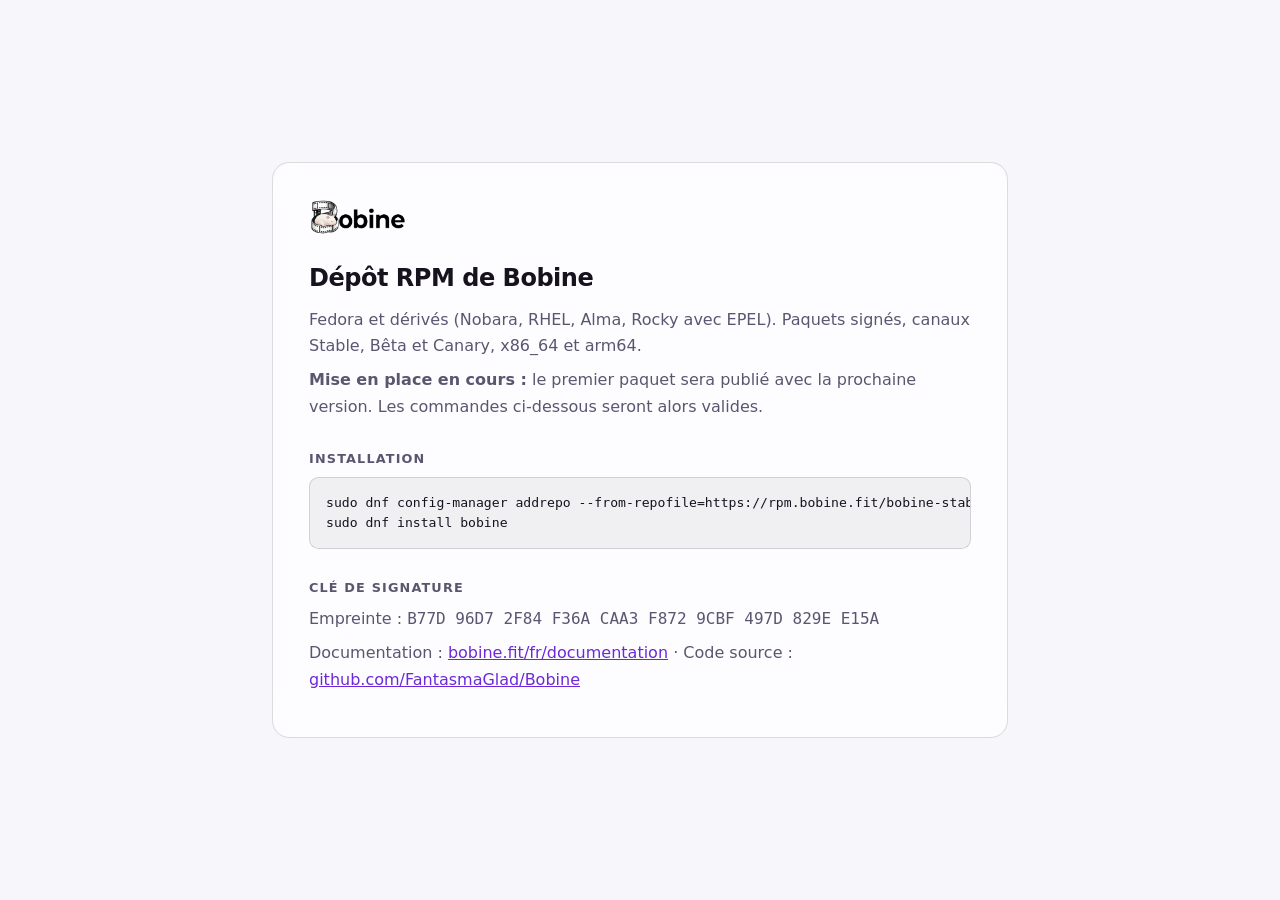
==== index.html @ a23d795c "chore: page d'attente du dépôt" ====
<!DOCTYPE html>
<html lang="fr">
<head>
<meta charset="utf-8">
<title>Dépôt RPM de Bobine</title>
<meta name="viewport" content="width=device-width, initial-scale=1">
<meta name="description" content="Dépôt officiel RPM de Bobine (Fedora et dérivés (Nobara, RHEL, Alma, Rocky avec EPEL)) : mises à jour signées, canaux Stable, Bêta et Canary, x86_64 et arm64.">
<meta name="robots" content="index, follow">
<link rel="icon" href="https://bobine.fit/favicon.ico">
<link rel="canonical" href="https://rpm.bobine.fit/">
<style>
:root{color-scheme:light dark;--bg:#f7f6fb;--card:rgba(255,255,255,.7);--ink:#16131f;--muted:#5b5670;--line:rgba(22,19,31,.14);--accent:#6d28d9}
@media (prefers-color-scheme:dark){:root{--bg:#0c0b12;--card:rgba(30,27,42,.66);--ink:#f3f1fa;--muted:#aaa5c0;--line:rgba(243,241,250,.16);--accent:#a78bfa}}
*{box-sizing:border-box}
body{margin:0;min-height:100vh;display:grid;place-items:center;padding:2rem 1rem;background:var(--bg);color:var(--ink);font:16px/1.65 system-ui,-apple-system,"Segoe UI",Roboto,sans-serif}
main{width:100%;max-width:46rem;padding:2.25rem;border:1px solid var(--line);border-radius:1.1rem;background:var(--card);-webkit-backdrop-filter:blur(22px) saturate(1.6);backdrop-filter:blur(22px) saturate(1.6)}
img{height:2.25rem;width:auto;display:block;margin-bottom:1.5rem}
h1{font-size:1.5rem;margin:0 0 .5rem;letter-spacing:-.02em}
p{margin:.5rem 0;color:var(--muted)}
h2{font-size:.8rem;text-transform:uppercase;letter-spacing:.09em;color:var(--muted);margin:1.75rem 0 .5rem}
pre{margin:.5rem 0;padding:.9rem 1rem;overflow-x:auto;border:1px solid var(--line);border-radius:.6rem;background:rgba(127,127,127,.1);font:.82rem/1.55 ui-monospace,SFMono-Regular,Menlo,Consolas,monospace;color:var(--ink)}
a{color:var(--accent)}
code{font-family:ui-monospace,SFMono-Regular,Menlo,Consolas,monospace}
</style>
</head>
<body>
<main>
<img src="logo_bobine_entier.png" alt="Bobine" width="261" height="96">
<h1>Dépôt RPM de Bobine</h1>
<p>Fedora et dérivés (Nobara, RHEL, Alma, Rocky avec EPEL). Paquets signés, canaux Stable, Bêta et Canary, x86_64 et arm64.</p>
<p><strong>Mise en place en cours :</strong> le premier paquet sera publié avec la prochaine version. Les commandes ci-dessous seront alors valides.</p>
<h2>Installation</h2>
<pre>sudo dnf config-manager addrepo --from-repofile=https://rpm.bobine.fit/bobine-stable.repo
sudo dnf install bobine</pre>
<h2>Clé de signature</h2>
<p>Empreinte : <code>B77D 96D7 2F84 F36A CAA3 F872 9CBF 497D 829E E15A</code></p>
<p>Documentation : <a href="https://bobine.fit/fr/documentation">bobine.fit/fr/documentation</a> · Code source : <a href="https://github.com/FantasmaGlad/Bobine">github.com/FantasmaGlad/Bobine</a></p>
</main>
</body>
</html>
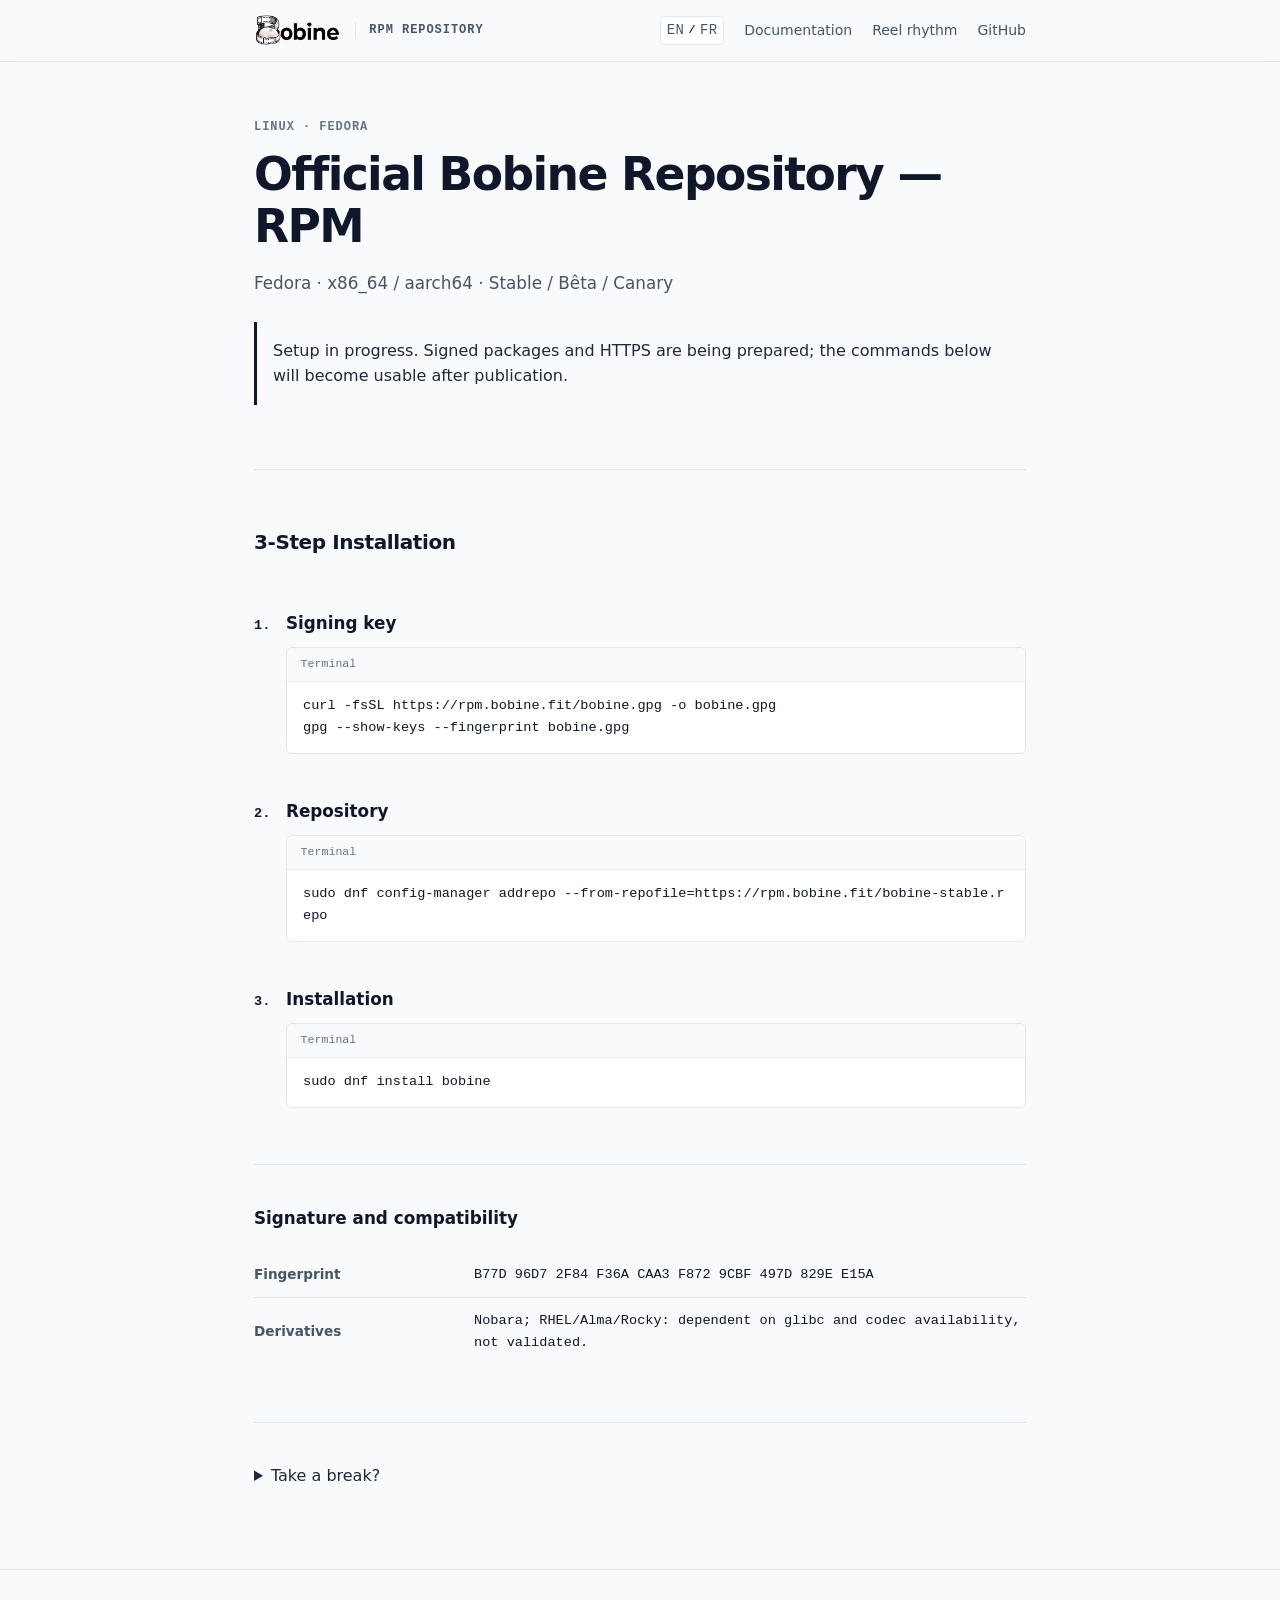
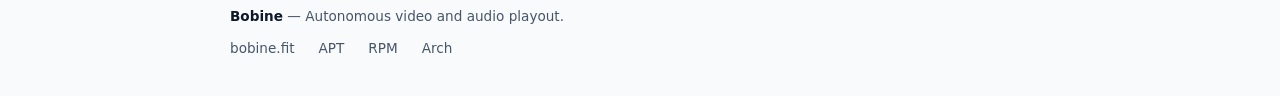
==== commit 31f89489: "feat(site): reprendre la présentation apt et proposer un mini-jeu" ====
--- a/index.html
+++ b/index.html
@@ -1,40 +1,2 @@
-<!DOCTYPE html>
-<html lang="fr">
-<head>
-<meta charset="utf-8">
-<title>Dépôt RPM de Bobine</title>
-<meta name="viewport" content="width=device-width, initial-scale=1">
-<meta name="description" content="Dépôt officiel RPM de Bobine (Fedora et dérivés (Nobara, RHEL, Alma, Rocky avec EPEL)) : mises à jour signées, canaux Stable, Bêta et Canary, x86_64 et arm64.">
-<meta name="robots" content="index, follow">
-<link rel="icon" href="https://bobine.fit/favicon.ico">
-<link rel="canonical" href="https://rpm.bobine.fit/">
-<style>
-:root{color-scheme:light dark;--bg:#f7f6fb;--card:rgba(255,255,255,.7);--ink:#16131f;--muted:#5b5670;--line:rgba(22,19,31,.14);--accent:#6d28d9}
-@media (prefers-color-scheme:dark){:root{--bg:#0c0b12;--card:rgba(30,27,42,.66);--ink:#f3f1fa;--muted:#aaa5c0;--line:rgba(243,241,250,.16);--accent:#a78bfa}}
-*{box-sizing:border-box}
-body{margin:0;min-height:100vh;display:grid;place-items:center;padding:2rem 1rem;background:var(--bg);color:var(--ink);font:16px/1.65 system-ui,-apple-system,"Segoe UI",Roboto,sans-serif}
-main{width:100%;max-width:46rem;padding:2.25rem;border:1px solid var(--line);border-radius:1.1rem;background:var(--card);-webkit-backdrop-filter:blur(22px) saturate(1.6);backdrop-filter:blur(22px) saturate(1.6)}
-img{height:2.25rem;width:auto;display:block;margin-bottom:1.5rem}
-h1{font-size:1.5rem;margin:0 0 .5rem;letter-spacing:-.02em}
-p{margin:.5rem 0;color:var(--muted)}
-h2{font-size:.8rem;text-transform:uppercase;letter-spacing:.09em;color:var(--muted);margin:1.75rem 0 .5rem}
-pre{margin:.5rem 0;padding:.9rem 1rem;overflow-x:auto;border:1px solid var(--line);border-radius:.6rem;background:rgba(127,127,127,.1);font:.82rem/1.55 ui-monospace,SFMono-Regular,Menlo,Consolas,monospace;color:var(--ink)}
-a{color:var(--accent)}
-code{font-family:ui-monospace,SFMono-Regular,Menlo,Consolas,monospace}
-</style>
-</head>
-<body>
-<main>
-<img src="logo_bobine_entier.png" alt="Bobine" width="261" height="96">
-<h1>Dépôt RPM de Bobine</h1>
-<p>Fedora et dérivés (Nobara, RHEL, Alma, Rocky avec EPEL). Paquets signés, canaux Stable, Bêta et Canary, x86_64 et arm64.</p>
-<p><strong>Mise en place en cours :</strong> le premier paquet sera publié avec la prochaine version. Les commandes ci-dessous seront alors valides.</p>
-<h2>Installation</h2>
-<pre>sudo dnf config-manager addrepo --from-repofile=https://rpm.bobine.fit/bobine-stable.repo
-sudo dnf install bobine</pre>
-<h2>Clé de signature</h2>
-<p>Empreinte : <code>B77D 96D7 2F84 F36A CAA3 F872 9CBF 497D 829E E15A</code></p>
-<p>Documentation : <a href="https://bobine.fit/fr/documentation">bobine.fit/fr/documentation</a> · Code source : <a href="https://github.com/FantasmaGlad/Bobine">github.com/FantasmaGlad/Bobine</a></p>
-</main>
-</body>
-</html>
+<!doctype html><html lang="en"><head><meta charset="utf-8"><meta name="viewport" content="width=device-width,initial-scale=1"><title>Bobine Repository — RPM</title><meta name="description" content="Bobine Repository — RPM"><meta name="robots" content="index,follow"><link rel="canonical" href="https://rpm.bobine.fit/"><link rel="stylesheet" href="/assets/repository.css"><link rel="icon" href="/logo_bobine_entier.png"></head><body><header class="site-header"><div class="site-header__inner"><a href="https://bobine.fit" class="site-brand"><img src="/logo_bobine_entier.png" class="site-brand__logo" alt="Bobine" width="261" height="96"><span class="site-brand__divider" aria-hidden="true"></span><span class="site-brand__label">RPM Repository</span></a><nav class="site-nav" aria-label="Navigation"><div class="lang-switch"><a class="site-nav__link" href="/" lang="en">EN</a><span aria-hidden="true">/</span><a class="site-nav__link" href="/fr/" lang="fr">FR</a></div><a class="site-nav__link" href="https://bobine.fit/en/documentation">Documentation</a><a class="site-nav__link" href="/game/">Reel rhythm</a><a class="site-nav__link" href="https://github.com/FantasmaGlad/Bobine">GitHub</a></nav></div></header><main class="page-main"><section class="hero"><span class="hero__category">Linux · Fedora</span><h1 class="hero__title">Official Bobine Repository — RPM</h1><p class="hero__desc">Fedora · x86_64 / aarch64 · Stable / Bêta / Canary</p><p class="repo-notice" role="status">Setup in progress. Signed packages and HTTPS are being prepared; the commands below will become usable after publication.</p></section><section class="install-flow"><h2 class="flow-section-title">3-Step Installation</h2><article class="install-step"><div class="install-step__header"><span class="install-step__num">1.</span><h3 class="install-step__title">Signing key</h3></div><div class="command-wrapper"><div class="command-header"><span>Terminal</span></div><div class="command-body"><pre><code>curl -fsSL https://rpm.bobine.fit/bobine.gpg -o bobine.gpg
+gpg --show-keys --fingerprint bobine.gpg</code></pre></div></div></article><article class="install-step"><div class="install-step__header"><span class="install-step__num">2.</span><h3 class="install-step__title">Repository</h3></div><div class="command-wrapper"><div class="command-header"><span>Terminal</span></div><div class="command-body"><pre><code>sudo dnf config-manager addrepo --from-repofile=https://rpm.bobine.fit/bobine-stable.repo</code></pre></div></div></article><article class="install-step"><div class="install-step__header"><span class="install-step__num">3.</span><h3 class="install-step__title">Installation</h3></div><div class="command-wrapper"><div class="command-header"><span>Terminal</span></div><div class="command-body"><pre><code>sudo dnf install bobine</code></pre></div></div></article></section><section class="specs-section"><h2 class="specs-section__title">Signature and compatibility</h2><table class="specs-table"><tr><th scope="row">Fingerprint</th><td><code>B77D 96D7 2F84 F36A CAA3 F872 9CBF 497D 829E E15A</code></td></tr><tr><th scope="row">Derivatives</th><td>Nobara; RHEL/Alma/Rocky: dependent on glibc and codec availability, not validated.</td></tr></table></section><section class="specs-section"><details><summary>Take a break?</summary><p><a href="/game/">Reel rhythm</a> · One local game, no account or tracking.</p></details></section></main><footer class="site-footer"><div class="site-footer__inner"><div class="site-footer__top"><p class="site-footer__copy"><strong>Bobine</strong> — Autonomous video and audio playout.</p><nav class="site-footer__links"><a href="https://bobine.fit">bobine.fit</a><a href="https://apt.bobine.fit">APT</a><a href="https://rpm.bobine.fit">RPM</a><a href="https://arch.bobine.fit">Arch</a></nav></div></div></footer></body></html>
--- a/assets/repository.css
+++ b/assets/repository.css
@@ -0,0 +1,520 @@
+
+    /* --------------------------------------------------------------------------
+       Bobine — Design System (Thème Clair : Albâtre & Ardoise)
+       Esthétique monochrome épurée, typographique, sans boîtes superflues
+       -------------------------------------------------------------------------- */
+    :root {
+      --bg-canvas: #f8fafc;
+      --bg-surface: #ffffff;
+      --bg-code: #0f172a;
+      --text-heading: #0f172a;
+      --text-main: #1e293b;
+      --text-muted: #475569;
+      --text-dim: #64748b;
+      --border-subtle: #e2e8f0;
+      --border-focus: #0f172a;
+      --accent-primary: #0f172a;
+      --accent-primary-fg: #ffffff;
+      --accent-hover: #1e293b;
+      --accent-success: #16a34a;
+      --radius-sm: 4px;
+      --radius-md: 6px;
+      --font-sans: system-ui, -apple-system, BlinkMacSystemFont, "Segoe UI", Roboto, "Inter", sans-serif;
+      --font-mono: ui-monospace, SFMono-Regular, Menlo, Monaco, Consolas, "Liberation Mono", "Courier New", monospace;
+    }
+
+    * { box-sizing: border-box; margin: 0; padding: 0; }
+
+    body {
+      font-family: var(--font-sans);
+      background-color: var(--bg-canvas);
+      color: var(--text-main);
+      line-height: 1.6;
+      -webkit-font-smoothing: antialiased;
+    }
+
+    /* En-tête persistant fidèle à bobine.fit */
+    .site-header {
+      position: sticky;
+      top: 0;
+      z-index: 100;
+      background: color-mix(in srgb, var(--bg-canvas) 85%, transparent);
+      -webkit-backdrop-filter: blur(var(--blur-header));
+      backdrop-filter: blur(var(--blur-header));
+      border-bottom: 1px solid var(--border-subtle);
+    }
+
+    .site-header__inner {
+      max-width: 820px;
+      margin: 0 auto;
+      padding: 0.9rem 1.5rem;
+      display: flex;
+      align-items: center;
+      justify-content: space-between;
+      gap: 1rem;
+    }
+
+    .site-brand {
+      display: inline-flex;
+      align-items: center;
+      gap: 0.85rem;
+      text-decoration: none;
+      color: var(--text-heading);
+    }
+
+    .site-brand__logo {
+      height: 2rem;
+      width: auto;
+      display: block;
+    }
+
+    .site-brand__divider {
+      width: 1px;
+      height: 16px;
+      background: var(--border-subtle);
+    }
+
+    .site-brand__label {
+      font-family: var(--font-mono);
+      font-size: 0.75rem;
+      font-weight: 700;
+      letter-spacing: 0.08em;
+      text-transform: uppercase;
+      color: var(--text-muted);
+    }
+
+    .site-nav {
+      display: flex;
+      align-items: center;
+      gap: 1.25rem;
+    }
+
+    .lang-switch {
+      display: inline-flex;
+      align-items: center;
+      gap: 0.25rem;
+      font-family: var(--font-mono);
+      font-size: 0.725rem;
+      font-weight: 700;
+      letter-spacing: 0.04em;
+      padding: 0.15rem 0.35rem;
+      border: 1px solid var(--border-subtle);
+      border-radius: var(--radius-sm);
+      background: var(--bg-surface);
+    }
+
+    .lang-switch__btn {
+      background: none;
+      border: none;
+      font-family: inherit;
+      font-size: inherit;
+      font-weight: inherit;
+      color: var(--text-dim);
+      cursor: pointer;
+      padding: 0.15rem 0.35rem;
+      border-radius: 2px;
+      line-height: 1;
+      transition: color 0.15s ease, background 0.15s ease;
+    }
+
+    .lang-switch__btn:hover {
+      color: var(--text-heading);
+    }
+
+    .lang-switch__btn.is-active {
+      color: var(--accent-primary-fg);
+      background: var(--text-heading);
+    }
+
+    .lang-switch__sep {
+      color: var(--border-subtle);
+      font-size: 0.7rem;
+      user-select: none;
+    }
+
+    .site-nav__link {
+      font-size: 0.875rem;
+      font-weight: 500;
+      color: var(--text-muted);
+      text-decoration: none;
+      display: inline-flex;
+      align-items: center;
+      gap: 0.35rem;
+      transition: color 0.15s ease;
+    }
+
+    .site-nav__link:hover {
+      color: var(--text-heading);
+    }
+
+    /* Conteneur principal */
+    .page-main {
+      max-width: 820px;
+      margin: 0 auto;
+      padding: 3.5rem 1.5rem 5rem;
+    }
+
+    /* Section Hero (sans encadré) */
+    .hero {
+      margin-bottom: 3.5rem;
+      padding-bottom: 2.5rem;
+      border-bottom: 1px solid var(--border-subtle);
+    }
+
+    .hero__category {
+      font-family: var(--font-mono);
+      font-size: 0.75rem;
+      font-weight: 700;
+      letter-spacing: 0.08em;
+      text-transform: uppercase;
+      color: var(--text-dim);
+      margin-bottom: 0.75rem;
+      display: block;
+    }
+
+    .hero__title {
+      font-size: clamp(2.1rem, 4.5vw, 2.85rem);
+      font-weight: 800;
+      letter-spacing: -0.035em;
+      color: var(--text-heading);
+      line-height: 1.15;
+      margin-bottom: 1rem;
+    }
+
+    .hero__desc {
+      font-size: 1.05rem;
+      color: var(--text-muted);
+      line-height: 1.65;
+      max-width: 44rem;
+      margin-bottom: 1.5rem;
+    }
+
+    .hero__meta {
+      display: flex;
+      flex-wrap: wrap;
+      align-items: center;
+      gap: 0.65rem 1.25rem;
+      font-size: 0.825rem;
+      color: var(--text-muted);
+    }
+
+    .hero__meta-item {
+      display: inline-flex;
+      align-items: center;
+      gap: 0.4rem;
+    }
+
+    .hero__meta-dot {
+      width: 6px;
+      height: 6px;
+      border-radius: 50%;
+      background: var(--accent-success);
+    }
+
+    /* Section Instructions d'installation (flux direct, pas de boîtes dans des boîtes) */
+    .install-flow {
+      display: flex;
+      flex-direction: column;
+      gap: 2.75rem;
+    }
+
+    .flow-section-title {
+      font-size: 1.25rem;
+      font-weight: 800;
+      letter-spacing: -0.02em;
+      color: var(--text-heading);
+      margin-bottom: 0.5rem;
+    }
+
+    .install-step {
+      display: flex;
+      flex-direction: column;
+      gap: 0.65rem;
+    }
+
+    .install-step__header {
+      display: flex;
+      align-items: baseline;
+      gap: 0.75rem;
+    }
+
+    .install-step__num {
+      font-family: var(--font-mono);
+      font-size: 0.85rem;
+      font-weight: 800;
+      color: var(--text-heading);
+      min-width: 1.25rem;
+    }
+
+    .install-step__title {
+      font-size: 1.05rem;
+      font-weight: 700;
+      color: var(--text-heading);
+    }
+
+    .install-step__desc {
+      font-size: 0.925rem;
+      color: var(--text-muted);
+      line-height: 1.6;
+      padding-left: 2rem;
+    }
+
+    /* Bloc de commande unifié (style officiel bobine.fit) */
+    .command-wrapper {
+      margin-left: 2rem;
+      background: var(--bg-surface);
+      border: 1px solid var(--border-subtle);
+      border-radius: var(--radius-md);
+      overflow: hidden;
+      transition: border-color 0.15s ease;
+    }
+
+    .command-wrapper:focus-within {
+      border-color: var(--border-focus);
+    }
+
+    .command-header {
+      display: flex;
+      align-items: center;
+      justify-content: space-between;
+      padding: 0.45rem 0.85rem;
+      background: var(--bg-canvas);
+      border-bottom: 1px solid var(--border-subtle);
+      font-family: var(--font-mono);
+      font-size: 0.725rem;
+      color: var(--text-dim);
+    }
+
+    .command-body {
+      display: flex;
+      align-items: center;
+      justify-content: space-between;
+      gap: 0.75rem;
+      padding: 0.85rem 1rem;
+      background: var(--bg-surface);
+      overflow-x: auto;
+    }
+
+    .command-body code {
+      font-family: var(--font-mono);
+      font-size: 0.85rem;
+      color: var(--text-heading);
+      white-space: pre-wrap;
+      word-break: break-all;
+      flex: 1;
+    }
+
+    .copy-btn {
+      display: inline-flex;
+      align-items: center;
+      gap: 0.4rem;
+      padding: 0.4rem 0.75rem;
+      border-radius: var(--radius-sm);
+      border: 1px solid var(--border-subtle);
+      background: var(--bg-surface);
+      color: var(--text-main);
+      font-family: var(--font-sans);
+      font-size: 0.75rem;
+      font-weight: 600;
+      cursor: pointer;
+      transition: all 0.15s ease;
+      flex-shrink: 0;
+      user-select: none;
+    }
+
+    .copy-btn:hover {
+      background: var(--text-heading);
+      color: var(--accent-primary-fg);
+      border-color: var(--text-heading);
+    }
+
+    .copy-btn.is-copied {
+      background: color-mix(in srgb, var(--accent-success) 12%, transparent);
+      color: var(--accent-success);
+      border-color: var(--accent-success);
+    }
+
+    /* Note informative sobre pour le canal Bêta */
+    .info-callout {
+      margin-left: 2rem;
+      padding: 0.85rem 1rem;
+      background: color-mix(in srgb, var(--text-muted) 6%, transparent);
+      border-left: 3px solid var(--text-heading);
+      border-radius: 0 var(--radius-sm) var(--radius-sm) 0;
+      font-size: 0.85rem;
+      color: var(--text-muted);
+      line-height: 1.6;
+    }
+
+    .info-callout strong {
+      color: var(--text-heading);
+    }
+
+    .info-callout code {
+      font-family: var(--font-mono);
+      font-size: 0.8rem;
+      background: color-mix(in srgb, var(--text-heading) 8%, transparent);
+      padding: 0.1rem 0.35rem;
+      border-radius: var(--radius-sm);
+      color: var(--text-heading);
+    }
+
+    /* Tableau technique d'audit (sans boîtes imbriquées) */
+    .specs-section {
+      margin-top: 3.5rem;
+      padding-top: 2.5rem;
+      border-top: 1px solid var(--border-subtle);
+    }
+
+    .specs-section__title {
+      font-size: 1.05rem;
+      font-weight: 700;
+      color: var(--text-heading);
+      margin-bottom: 1.25rem;
+    }
+
+    .specs-table {
+      width: 100%;
+      border-collapse: collapse;
+      font-size: 0.85rem;
+    }
+
+    .specs-table tr {
+      border-bottom: 1px solid var(--border-subtle);
+    }
+
+    .specs-table tr:last-child {
+      border-bottom: none;
+    }
+
+    .specs-table th {
+      text-align: left;
+      padding: 0.75rem 0;
+      font-weight: 600;
+      color: var(--text-muted);
+      width: 220px;
+    }
+
+    .specs-table td {
+      padding: 0.75rem 0;
+      font-family: var(--font-mono);
+      color: var(--text-heading);
+      word-break: break-all;
+    }
+
+    .specs-table td a {
+      color: var(--text-heading);
+      text-decoration: underline;
+      text-underline-offset: 3px;
+    }
+
+    .specs-table td a:hover {
+      color: var(--text-muted);
+    }
+
+    /* Pied de page sobre avec séparation nette */
+    .site-footer {
+      border-top: 1px solid var(--border-subtle);
+      background: var(--bg-canvas);
+      padding: 2.25rem 1.5rem;
+      font-size: 0.85rem;
+      color: var(--text-muted);
+    }
+
+    .site-footer__inner {
+      max-width: 820px;
+      margin: 0 auto;
+      display: flex;
+      flex-direction: column;
+      gap: 1.25rem;
+    }
+
+    .site-footer__top {
+      display: flex;
+      flex-direction: column;
+      gap: 0.65rem;
+    }
+
+    .site-footer__copy strong {
+      color: var(--text-heading);
+      font-weight: 700;
+    }
+
+    .site-footer__links {
+      display: flex;
+      align-items: center;
+      flex-wrap: wrap;
+      gap: 1.5rem;
+    }
+
+    .site-footer__links a {
+      color: var(--text-muted);
+      text-decoration: none;
+      transition: color 0.15s ease;
+      display: inline-flex;
+      align-items: center;
+      gap: 0.35rem;
+    }
+
+    .site-footer__links a:hover {
+      color: var(--text-heading);
+    }
+
+    .site-footer__bottom {
+      display: flex;
+      justify-content: flex-end;
+      padding-top: 1.1rem;
+      border-top: 1px solid var(--border-subtle);
+    }
+
+    .footer-recruit {
+      display: inline-flex;
+      align-items: center;
+      gap: 0.65rem;
+      flex-wrap: wrap;
+      justify-content: flex-end;
+      text-decoration: none;
+      color: var(--text-muted);
+      font-size: 0.8rem;
+      line-height: 1.4;
+      transition: color 0.15s ease;
+    }
+
+    .footer-recruit:hover {
+      color: var(--text-heading);
+    }
+
+    .footer-recruit svg {
+      flex-shrink: 0;
+      color: var(--text-dim);
+    }
+
+    .footer-recruit__email {
+      font-family: var(--font-mono);
+      font-weight: 600;
+      color: var(--text-heading);
+      text-decoration: underline;
+      text-underline-offset: 2px;
+      white-space: nowrap;
+    }
+
+    @media (max-width: 640px) {
+      .site-footer__bottom { justify-content: flex-start; }
+      .footer-recruit { justify-content: flex-start; }
+      .page-main { padding: 2rem 1.25rem 3.5rem; }
+      .site-header__inner { flex-wrap: wrap; }
+      .site-nav { width: 100%; justify-content: space-between; gap: 0.75rem; }
+      .install-step__desc, .command-wrapper, .info-callout { margin-left: 0; padding-left: 0; }
+      .specs-table th { width: 140px; }
+      .command-body { flex-direction: column; align-items: flex-start; }
+      .copy-btn { width: 100%; justify-content: center; }
+    }
+  
+:root { --blur-header: 12px; }
+a:focus-visible,button:focus-visible,canvas:focus-visible { outline:3px solid var(--border-focus); outline-offset:4px; }
+.game-board { display:block;width:100%;max-width:640px;aspect-ratio:3 / 2;border:1px solid var(--text-muted);border-radius:var(--radius-md);touch-action:pan-y; }
+.game-controls {display:flex;flex-wrap:wrap;gap:12px;margin:18px 0;}
+.game-controls button {min-height:44px;padding:8px 18px;border:1px solid var(--text-muted);border-radius:var(--radius-md);background:var(--bg-surface);color:var(--text-main);font:inherit;cursor:pointer;}
+.game-controls button:disabled {opacity:.5;cursor:default;}
+.repo-notice {margin:24px 0;padding:16px;border-left:3px solid var(--text-heading);color:var(--text-main);}
+@media(prefers-reduced-transparency:reduce){.site-header{background:var(--bg-canvas);backdrop-filter:none;-webkit-backdrop-filter:none;}}
